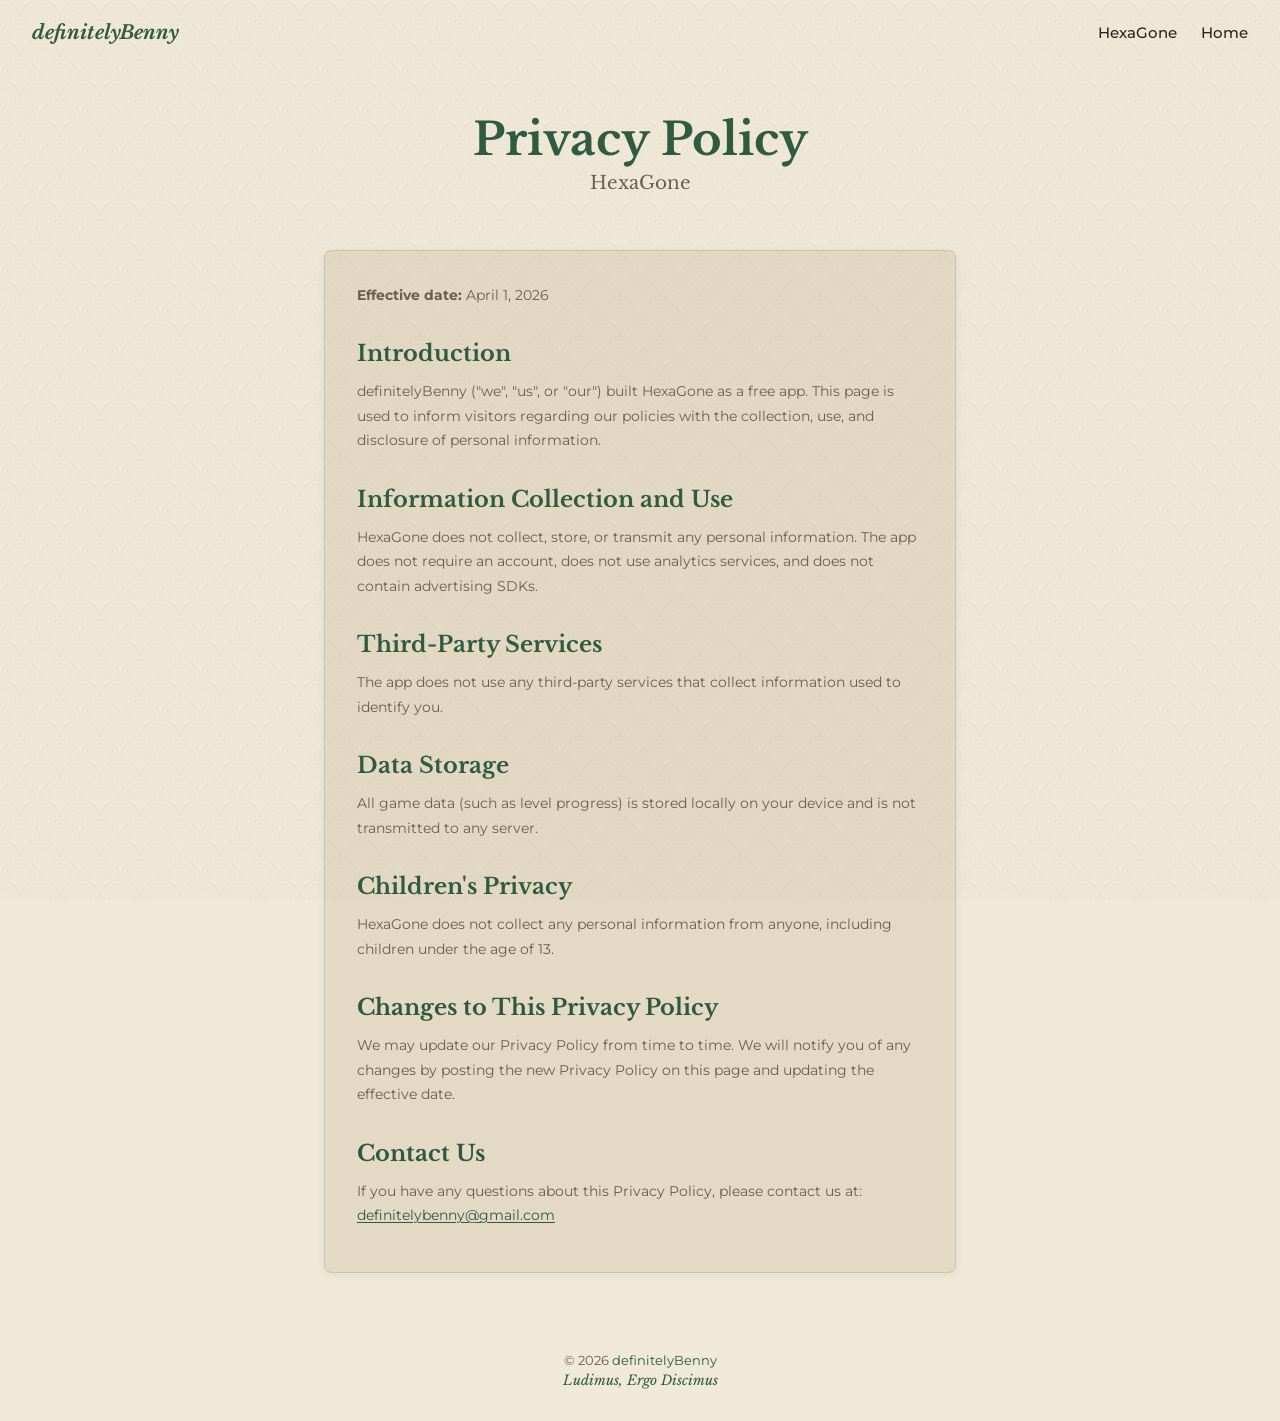
==== docs/privacy-policy/index.html @ 67c61e3d "Add landing page and privacy policy for GitHub Pages Forest & Lacquer themed web pages served from d" ====
<!DOCTYPE html>
<html lang="en">
<head>
  <meta charset="UTF-8">
  <meta name="viewport" content="width=device-width, initial-scale=1.0">
  <title>Privacy Policy — HexaGone</title>
  <meta name="description" content="Privacy Policy for HexaGone by definitelyBenny.">
  <link rel="stylesheet" href="../style.css">
</head>
<body>
  <nav>
    <div class="logo"><a href="https://definitelybenny.dev">definitelyBenny</a></div>
    <div class="links">
      <a href="../">HexaGone</a>
      <a href="https://definitelybenny.dev">Home</a>
    </div>
  </nav>

  <section class="hero">
    <h1>Privacy Policy</h1>
    <p class="subtitle">HexaGone</p>
  </section>

  <section class="content">
    <div class="policy-card">
      <p><strong>Effective date:</strong> April 1, 2026</p>

      <h2>Introduction</h2>
      <p>definitelyBenny ("we", "us", or "our") built HexaGone as a free app. This page is used to inform visitors regarding our policies with the collection, use, and disclosure of personal information.</p>

      <h2>Information Collection and Use</h2>
      <p>HexaGone does not collect, store, or transmit any personal information. The app does not require an account, does not use analytics services, and does not contain advertising SDKs.</p>

      <h2>Third-Party Services</h2>
      <p>The app does not use any third-party services that collect information used to identify you.</p>

      <h2>Data Storage</h2>
      <p>All game data (such as level progress) is stored locally on your device and is not transmitted to any server.</p>

      <h2>Children's Privacy</h2>
      <p>HexaGone does not collect any personal information from anyone, including children under the age of 13.</p>

      <h2>Changes to This Privacy Policy</h2>
      <p>We may update our Privacy Policy from time to time. We will notify you of any changes by posting the new Privacy Policy on this page and updating the effective date.</p>

      <h2>Contact Us</h2>
      <p>If you have any questions about this Privacy Policy, please contact us at: <a href="mailto:definitelybenny@gmail.com">definitelybenny@gmail.com</a></p>
    </div>
  </section>

  <footer>
    <p>&copy; 2026 <a href="https://definitelybenny.dev">definitelyBenny</a></p>
    <p class="motto">Ludimus, Ergo Discimus</p>
  </footer>
</body>
</html>
---- docs/style.css ----
@import url('https://fonts.googleapis.com/css2?family=Libre+Baskerville:ital,wght@0,400;0,700;1,400&family=Montserrat:wght@400;500;600;700&display=swap');

* {
  margin: 0;
  padding: 0;
  box-sizing: border-box;
}

:root {
  --forest-green: #2d5a3d;
  --forest-dark: #1e3a28;
  --cinnabar: #a03a2a;
  --cinnabar-light: #b8452e;
  --parchment: #f0e8d8;
  --parchment-dark: #e4d9c4;
  --gold: #b8942e;
  --gold-light: #c5a44e;
  --text-dark: #2a2218;
  --text-muted: #6b5d4d;
}

body {
  font-family: 'Montserrat', system-ui, sans-serif;
  background: var(--parchment);
  color: var(--text-dark);
  min-height: 100vh;
  display: flex;
  flex-direction: column;
  position: relative;
}

/* Seigaiha wave pattern overlay */
body::before {
  content: '';
  position: fixed;
  inset: 0;
  background-image: url("seigaiha.svg");
  background-repeat: repeat;
  background-size: 80px 40px;
  pointer-events: none;
  z-index: 100;
}

/* Paper texture overlay */
body::after {
  content: '';
  position: fixed;
  inset: 0;
  background-image:
    url("data:image/svg+xml,%3Csvg width='100' height='100' xmlns='http://www.w3.org/2000/svg'%3E%3Cfilter id='n'%3E%3CfeTurbulence type='fractalNoise' baseFrequency='0.8' numOctaves='4' stitchTiles='stitch'/%3E%3C/filter%3E%3Crect width='100' height='100' filter='url(%23n)' opacity='0.03'/%3E%3C/svg%3E");
  pointer-events: none;
  z-index: 101;
}

a {
  color: inherit;
  text-decoration: none;
}

h1, h2, h3 {
  font-family: 'Libre Baskerville', Georgia, serif;
}

/* Nav */
nav {
  display: flex;
  justify-content: space-between;
  align-items: center;
  padding: 20px 32px;
}

nav .logo {
  font-family: 'Libre Baskerville', Georgia, serif;
  font-size: 1.2rem;
  font-weight: 700;
  color: var(--forest-green);
  font-style: italic;
}

nav .links {
  display: flex;
  gap: 24px;
  font-size: 0.95rem;
  font-weight: 500;
}

nav .links a {
  color: var(--text-dark);
  transition: color 0.2s;
}

nav .links a:hover {
  color: var(--forest-green);
}

/* Hero */
.hero {
  text-align: center;
  padding: 48px 24px 24px;
}

.hero h1 {
  font-size: 2.8rem;
  font-weight: 700;
  color: var(--forest-green);
  margin-bottom: 4px;
}

.hero .subtitle {
  font-family: 'Libre Baskerville', Georgia, serif;
  font-size: 1.15rem;
  color: var(--text-muted);
  margin-bottom: 16px;
}

.hero .tagline {
  font-size: 0.95rem;
  color: var(--text-muted);
  max-width: 500px;
  margin: 0 auto;
  line-height: 1.6;
}

/* App icon placeholder */
.app-hero-icon {
  width: 120px;
  height: 120px;
  background: var(--parchment-dark);
  border: 2px solid rgba(42, 34, 24, 0.12);
  border-radius: 24px;
  margin: 24px auto;
  display: flex;
  align-items: center;
  justify-content: center;
  font-size: 3rem;
}

/* Content sections */
.content {
  max-width: 680px;
  margin: 0 auto;
  padding: 0 24px 48px;
  position: relative;
  z-index: 1;
}

.content h2 {
  font-size: 1.4rem;
  color: var(--forest-green);
  margin-bottom: 12px;
  margin-top: 32px;
}

.content p {
  font-size: 0.9rem;
  line-height: 1.7;
  color: var(--text-muted);
  margin-bottom: 12px;
}

.content ul {
  margin: 8px 0 16px 24px;
  font-size: 0.9rem;
  color: var(--text-muted);
  line-height: 1.7;
}

.content a {
  color: var(--forest-green);
  text-decoration: underline;
  text-underline-offset: 2px;
}

.content a:hover {
  color: var(--cinnabar);
}

/* Policy card */
.policy-card {
  background: var(--parchment-dark);
  border: 1px solid rgba(42, 34, 24, 0.12);
  border-radius: 8px;
  padding: 32px;
  margin-top: 16px;
  box-shadow: 0 2px 8px rgba(42, 34, 24, 0.06);
}

/* CTA button */
.cta {
  display: inline-block;
  background: var(--forest-green);
  color: var(--parchment);
  padding: 12px 28px;
  border-radius: 6px;
  font-weight: 600;
  font-size: 0.9rem;
  transition: background 0.2s;
  margin-top: 8px;
}

.cta:hover {
  background: var(--forest-dark);
  color: var(--parchment);
}

/* Footer */
footer {
  margin-top: auto;
  text-align: center;
  padding: 32px 24px;
  font-size: 0.8rem;
  color: var(--text-muted);
}

footer a {
  color: var(--forest-green);
}

footer .motto {
  font-family: 'Libre Baskerville', Georgia, serif;
  font-style: italic;
  font-size: 0.85rem;
  color: var(--forest-green);
  margin-top: 4px;
}

/* Responsive */
@media (max-width: 480px) {
  .hero h1 {
    font-size: 2rem;
  }

  nav {
    padding: 16px;
  }

  .content {
    padding: 0 16px 32px;
  }

  .policy-card {
    padding: 20px;
  }
}
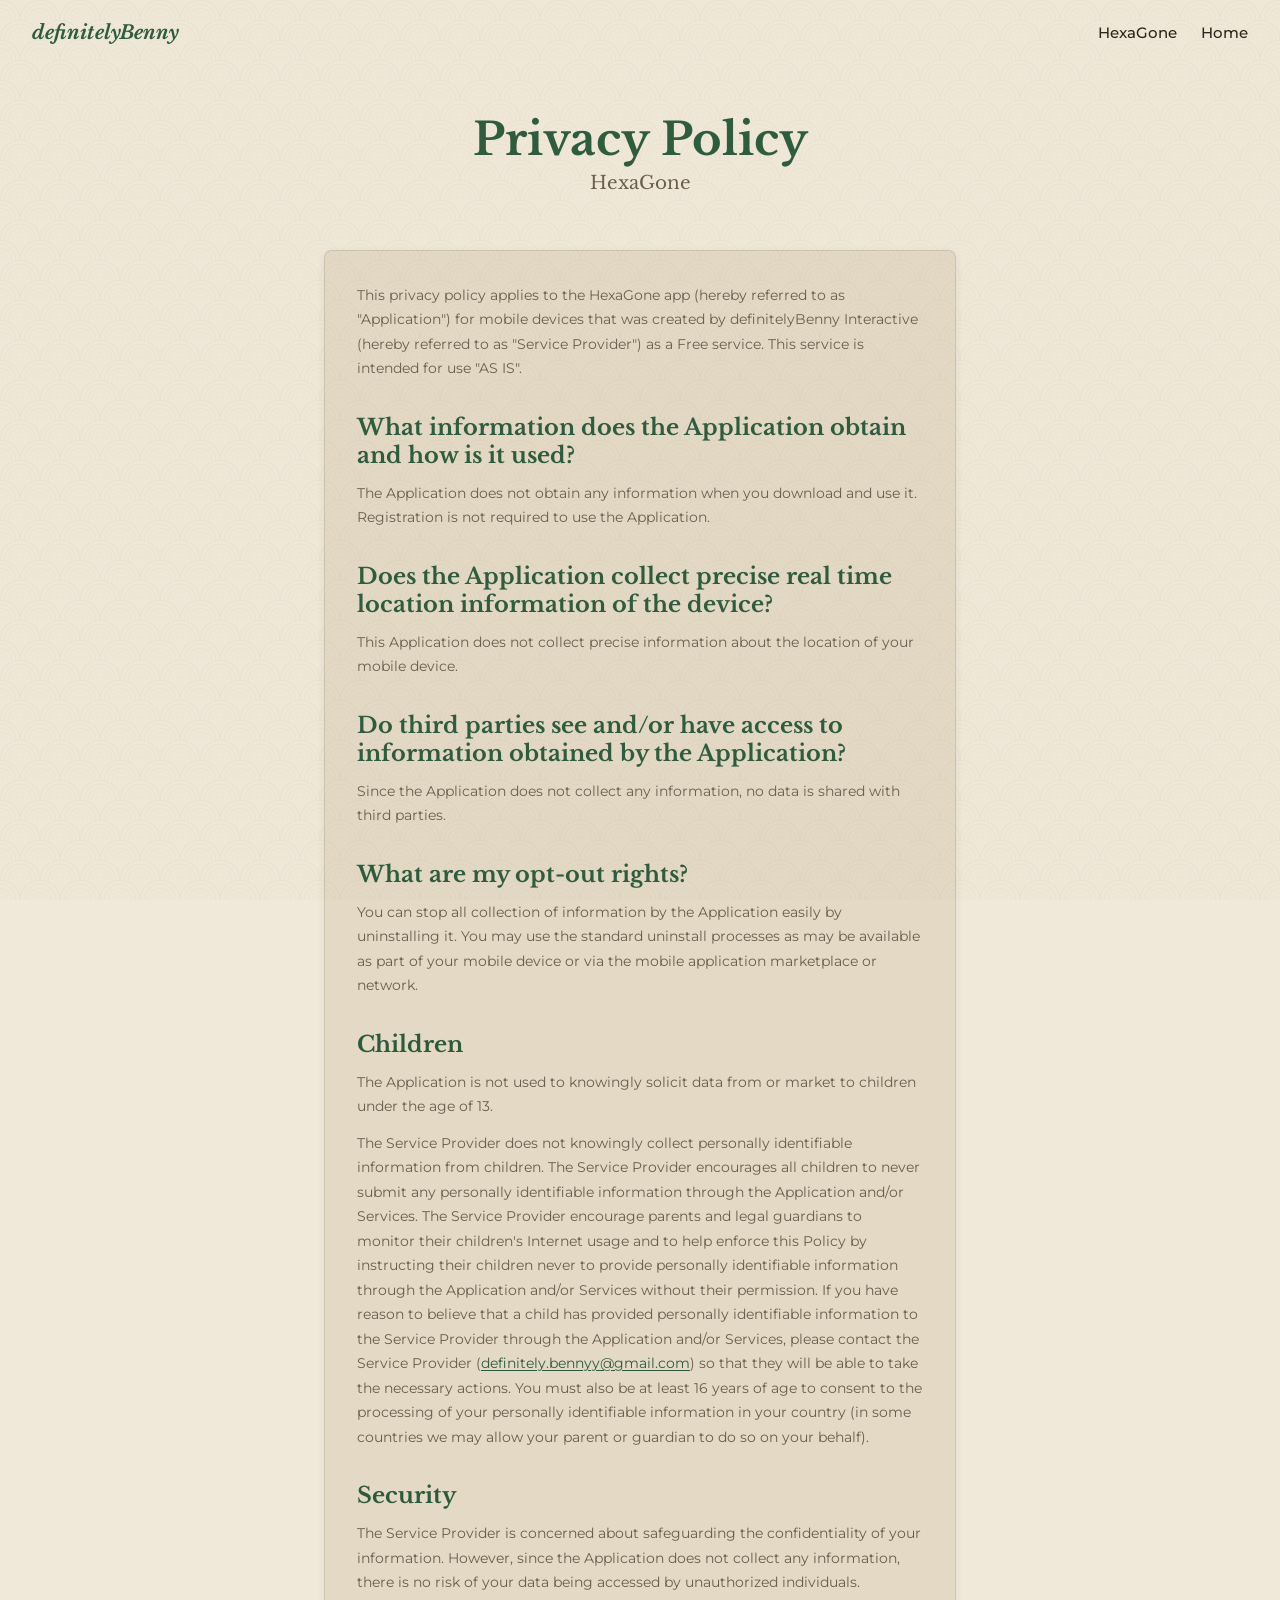
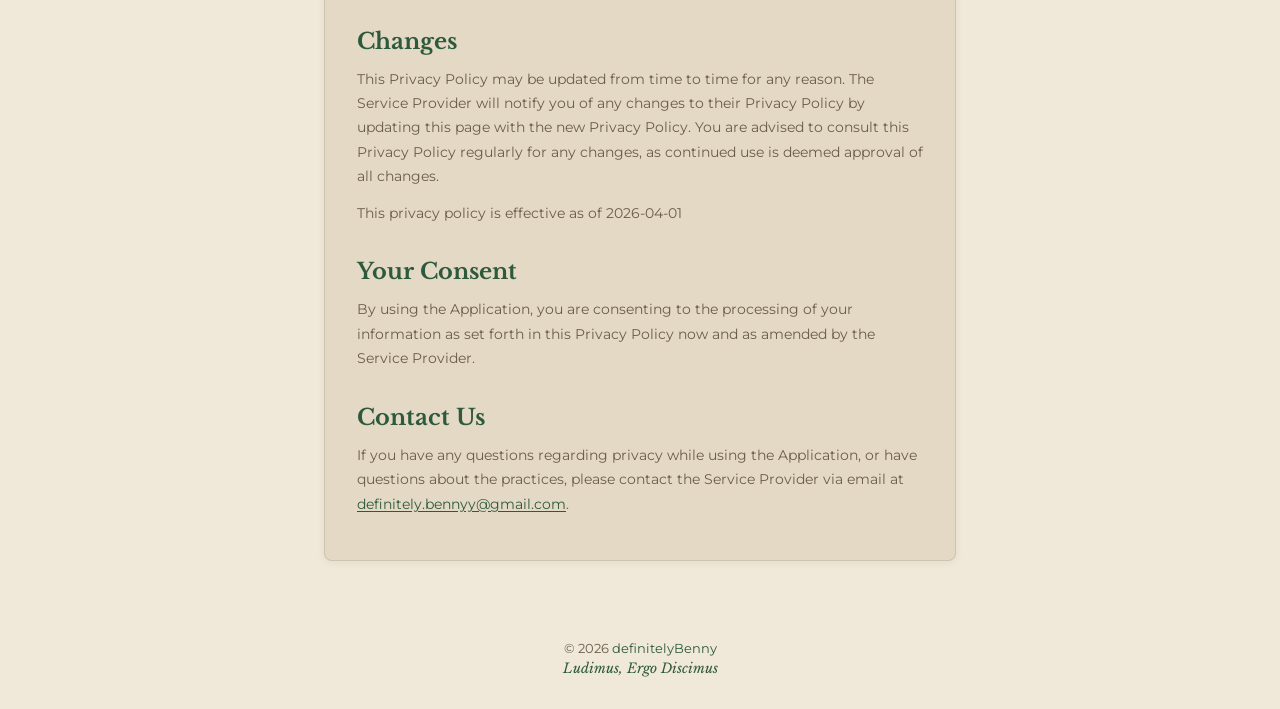
==== commit a6247b2e: "Update privacy policy with real content Replace placeholder with generated privacy policy from App P" ====
--- a/docs/privacy-policy/index.html
+++ b/docs/privacy-policy/index.html
@@ -23,28 +23,36 @@
 
   <section class="content">
     <div class="policy-card">
-      <p><strong>Effective date:</strong> April 1, 2026</p>
+      <p>This privacy policy applies to the HexaGone app (hereby referred to as "Application") for mobile devices that was created by definitelyBenny Interactive (hereby referred to as "Service Provider") as a Free service. This service is intended for use "AS IS".</p>
 
-      <h2>Introduction</h2>
-      <p>definitelyBenny ("we", "us", or "our") built HexaGone as a free app. This page is used to inform visitors regarding our policies with the collection, use, and disclosure of personal information.</p>
+      <h2>What information does the Application obtain and how is it used?</h2>
+      <p>The Application does not obtain any information when you download and use it. Registration is not required to use the Application.</p>
 
-      <h2>Information Collection and Use</h2>
-      <p>HexaGone does not collect, store, or transmit any personal information. The app does not require an account, does not use analytics services, and does not contain advertising SDKs.</p>
+      <h2>Does the Application collect precise real time location information of the device?</h2>
+      <p>This Application does not collect precise information about the location of your mobile device.</p>
 
-      <h2>Third-Party Services</h2>
-      <p>The app does not use any third-party services that collect information used to identify you.</p>
+      <h2>Do third parties see and/or have access to information obtained by the Application?</h2>
+      <p>Since the Application does not collect any information, no data is shared with third parties.</p>
 
-      <h2>Data Storage</h2>
-      <p>All game data (such as level progress) is stored locally on your device and is not transmitted to any server.</p>
+      <h2>What are my opt-out rights?</h2>
+      <p>You can stop all collection of information by the Application easily by uninstalling it. You may use the standard uninstall processes as may be available as part of your mobile device or via the mobile application marketplace or network.</p>
 
-      <h2>Children's Privacy</h2>
-      <p>HexaGone does not collect any personal information from anyone, including children under the age of 13.</p>
+      <h2>Children</h2>
+      <p>The Application is not used to knowingly solicit data from or market to children under the age of 13.</p>
+      <p>The Service Provider does not knowingly collect personally identifiable information from children. The Service Provider encourages all children to never submit any personally identifiable information through the Application and/or Services. The Service Provider encourage parents and legal guardians to monitor their children's Internet usage and to help enforce this Policy by instructing their children never to provide personally identifiable information through the Application and/or Services without their permission. If you have reason to believe that a child has provided personally identifiable information to the Service Provider through the Application and/or Services, please contact the Service Provider (<a href="mailto:definitely.bennyy@gmail.com">definitely.bennyy@gmail.com</a>) so that they will be able to take the necessary actions. You must also be at least 16 years of age to consent to the processing of your personally identifiable information in your country (in some countries we may allow your parent or guardian to do so on your behalf).</p>
 
-      <h2>Changes to This Privacy Policy</h2>
-      <p>We may update our Privacy Policy from time to time. We will notify you of any changes by posting the new Privacy Policy on this page and updating the effective date.</p>
+      <h2>Security</h2>
+      <p>The Service Provider is concerned about safeguarding the confidentiality of your information. However, since the Application does not collect any information, there is no risk of your data being accessed by unauthorized individuals.</p>
+
+      <h2>Changes</h2>
+      <p>This Privacy Policy may be updated from time to time for any reason. The Service Provider will notify you of any changes to their Privacy Policy by updating this page with the new Privacy Policy. You are advised to consult this Privacy Policy regularly for any changes, as continued use is deemed approval of all changes.</p>
+      <p>This privacy policy is effective as of 2026-04-01</p>
+
+      <h2>Your Consent</h2>
+      <p>By using the Application, you are consenting to the processing of your information as set forth in this Privacy Policy now and as amended by the Service Provider.</p>
 
       <h2>Contact Us</h2>
-      <p>If you have any questions about this Privacy Policy, please contact us at: <a href="mailto:definitelybenny@gmail.com">definitelybenny@gmail.com</a></p>
+      <p>If you have any questions regarding privacy while using the Application, or have questions about the practices, please contact the Service Provider via email at <a href="mailto:definitely.bennyy@gmail.com">definitely.bennyy@gmail.com</a>.</p>
     </div>
   </section>
 
